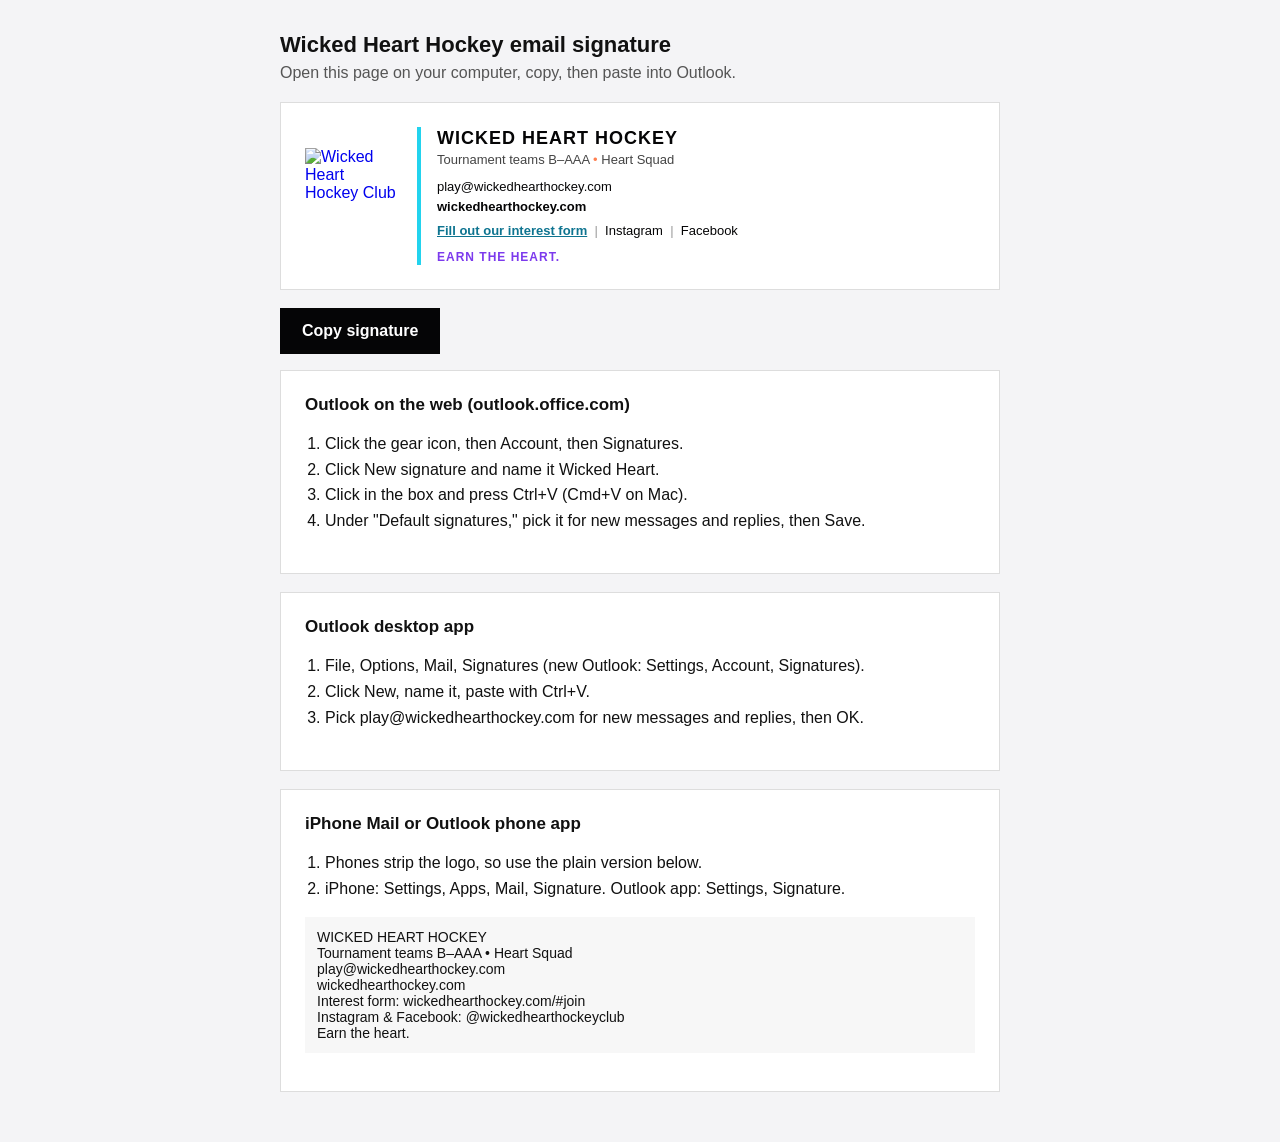
==== signature.html @ 0fa28ffa "Email signature copy page" ====
<!doctype html><html lang="en"><head><meta charset="utf-8"><meta name="viewport" content="width=device-width,initial-scale=1">
<meta name="robots" content="noindex,nofollow"><title>Email signature · Wicked Heart Hockey</title>
<style>body{font-family:Arial,Helvetica,sans-serif;background:#f4f4f6;color:#111;margin:0;padding:32px 20px}.wrap{max-width:720px;margin:0 auto}h1{font-size:22px;margin:0 0 6px}p.sub{color:#555;margin:0 0 20px}
.card{background:#fff;border:1px solid #ddd;padding:24px;margin-bottom:18px}button{font:700 16px Arial;background:#050506;color:#fff;border:0;padding:14px 22px;cursor:pointer}button:hover{background:#22303a}#msg{margin-left:12px;color:#0e7490;font-weight:700}
ol{padding-left:20px;line-height:1.6}h2{font-size:17px;margin:0 0 8px}</style></head><body><div class="wrap">
<h1>Wicked Heart Hockey email signature</h1><p class="sub">Open this page on your computer, copy, then paste into Outlook.</p>
<div class="card" id="sig"><table cellpadding="0" cellspacing="0" border="0" style="border-collapse:collapse;font-family:Arial,Helvetica,sans-serif;color:#111111;">
  <tr>
    <td style="padding:0 16px 0 0;vertical-align:middle;">
      <a href="https://wickedhearthockey.com" style="text-decoration:none;"><img src="https://wickedhearthockey.com/assets/email-emblem.png" width="96" height="96" alt="Wicked Heart Hockey Club" style="display:block;border:0;width:96px;height:96px;"></a>
    </td>
    <td style="padding:0 0 0 16px;vertical-align:middle;border-left:4px solid #22d3ee;">
      <div style="font-size:18px;line-height:22px;font-weight:bold;letter-spacing:1px;text-transform:uppercase;color:#050506;">Wicked Heart Hockey</div>
      <div style="font-size:13px;line-height:18px;color:#444444;padding-top:2px;">Tournament teams B&ndash;AAA <span style="color:#ff7f50;">&bull;</span> Heart Squad</div>
      <div style="font-size:13px;line-height:20px;padding-top:8px;">
        <a href="mailto:play@wickedhearthockey.com" style="color:#050506;text-decoration:none;">play@wickedhearthockey.com</a><br>
        <a href="https://wickedhearthockey.com" style="color:#050506;text-decoration:none;font-weight:bold;">wickedhearthockey.com</a>
      </div>
      <div style="font-size:13px;line-height:20px;padding-top:4px;">
        <a href="https://wickedhearthockey.com/#join" style="color:#0e7490;text-decoration:underline;font-weight:bold;">Fill out our interest form</a>
        <span style="color:#999999;">&nbsp;|&nbsp;</span>
        <a href="https://www.instagram.com/wickedhearthockeyclub" style="color:#050506;text-decoration:none;">Instagram</a>
        <span style="color:#999999;">&nbsp;|&nbsp;</span>
        <a href="https://www.facebook.com/wickedhearthockeyclub" style="color:#050506;text-decoration:none;">Facebook</a>
      </div>
      <div style="font-size:12px;line-height:16px;padding-top:8px;color:#7c3aed;font-weight:bold;letter-spacing:1px;text-transform:uppercase;">Earn the heart.</div>
    </td>
  </tr>
</table>
</div>
<p><button id="copy">Copy signature</button><span id="msg" role="status"></span></p>
<div class="card"><h2>Outlook on the web (outlook.office.com)</h2><ol><li>Click the gear icon, then Account, then Signatures.</li><li>Click New signature and name it Wicked Heart.</li><li>Click in the box and press Ctrl+V (Cmd+V on Mac).</li><li>Under "Default signatures," pick it for new messages and replies, then Save.</li></ol></div>
<div class="card"><h2>Outlook desktop app</h2><ol><li>File, Options, Mail, Signatures (new Outlook: Settings, Account, Signatures).</li><li>Click New, name it, paste with Ctrl+V.</li><li>Pick play@wickedhearthockey.com for new messages and replies, then OK.</li></ol></div>
<div class="card"><h2>iPhone Mail or Outlook phone app</h2><ol><li>Phones strip the logo, so use the plain version below.</li><li>iPhone: Settings, Apps, Mail, Signature. Outlook app: Settings, Signature.</li></ol><pre style="white-space:pre-wrap;font:14px Arial;background:#f7f7f7;padding:12px">WICKED HEART HOCKEY
Tournament teams B–AAA • Heart Squad
play@wickedhearthockey.com
wickedhearthockey.com
Interest form: wickedhearthockey.com/#join
Instagram & Facebook: @wickedhearthockeyclub
Earn the heart.
</pre></div>
</div><script>
document.getElementById('copy').onclick=async()=>{const el=document.getElementById('sig');const m=document.getElementById('msg');
try{await navigator.clipboard.write([new ClipboardItem({'text/html':new Blob([el.innerHTML],{type:'text/html'}),'text/plain':new Blob([el.innerText],{type:'text/plain'})})]);m.textContent='Copied. Now paste it into Outlook.';}
catch(e){const r=document.createRange();r.selectNodeContents(el);const s=getSelection();s.removeAllRanges();s.addRange(r);document.execCommand('copy');m.textContent='Copied. Now paste it into Outlook.';}};
</script></body></html>
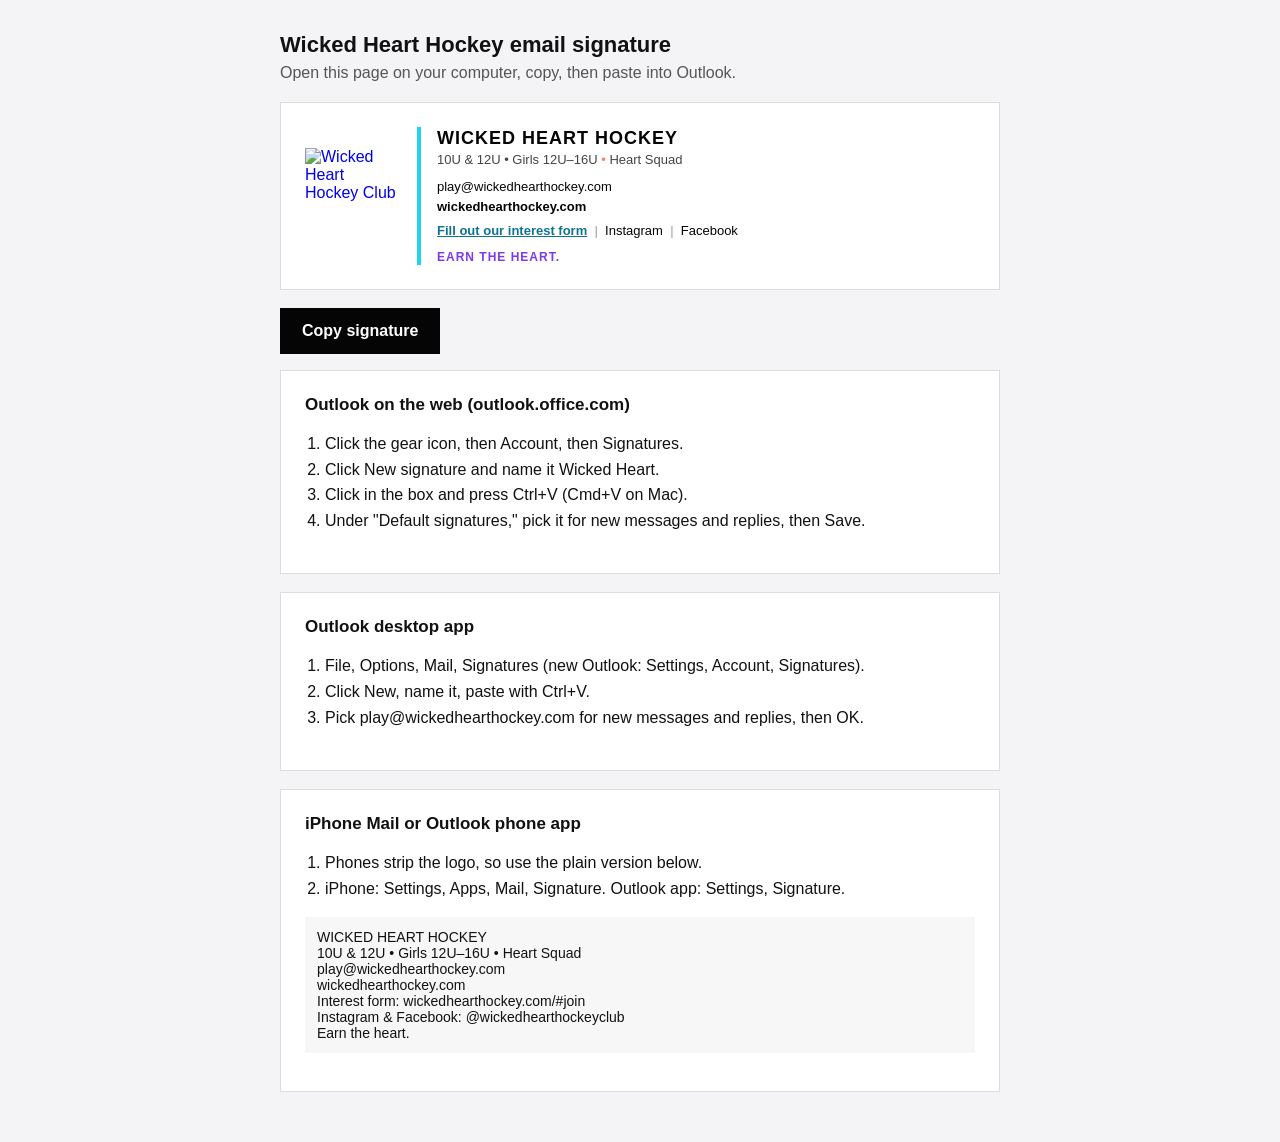
==== commit 62212bd1: "Teams: 10U and 12U, girls 12U/14U/16U; remove level listings" ====
--- a/signature.html
+++ b/signature.html
@@ -11,7 +11,7 @@
     </td>
     <td style="padding:0 0 0 16px;vertical-align:middle;border-left:4px solid #22d3ee;">
       <div style="font-size:18px;line-height:22px;font-weight:bold;letter-spacing:1px;text-transform:uppercase;color:#050506;">Wicked Heart Hockey</div>
-      <div style="font-size:13px;line-height:18px;color:#444444;padding-top:2px;">Tournament teams B&ndash;AAA <span style="color:#ff7f50;">&bull;</span> Heart Squad</div>
+      <div style="font-size:13px;line-height:18px;color:#444444;padding-top:2px;">10U &amp; 12U &bull; Girls 12U&ndash;16U <span style="color:#ff7f50;">&bull;</span> Heart Squad</div>
       <div style="font-size:13px;line-height:20px;padding-top:8px;">
         <a href="mailto:play@wickedhearthockey.com" style="color:#050506;text-decoration:none;">play@wickedhearthockey.com</a><br>
         <a href="https://wickedhearthockey.com" style="color:#050506;text-decoration:none;font-weight:bold;">wickedhearthockey.com</a>
@@ -32,7 +32,7 @@
 <div class="card"><h2>Outlook on the web (outlook.office.com)</h2><ol><li>Click the gear icon, then Account, then Signatures.</li><li>Click New signature and name it Wicked Heart.</li><li>Click in the box and press Ctrl+V (Cmd+V on Mac).</li><li>Under "Default signatures," pick it for new messages and replies, then Save.</li></ol></div>
 <div class="card"><h2>Outlook desktop app</h2><ol><li>File, Options, Mail, Signatures (new Outlook: Settings, Account, Signatures).</li><li>Click New, name it, paste with Ctrl+V.</li><li>Pick play@wickedhearthockey.com for new messages and replies, then OK.</li></ol></div>
 <div class="card"><h2>iPhone Mail or Outlook phone app</h2><ol><li>Phones strip the logo, so use the plain version below.</li><li>iPhone: Settings, Apps, Mail, Signature. Outlook app: Settings, Signature.</li></ol><pre style="white-space:pre-wrap;font:14px Arial;background:#f7f7f7;padding:12px">WICKED HEART HOCKEY
-Tournament teams B–AAA • Heart Squad
+10U & 12U • Girls 12U–16U • Heart Squad
 play@wickedhearthockey.com
 wickedhearthockey.com
 Interest form: wickedhearthockey.com/#join
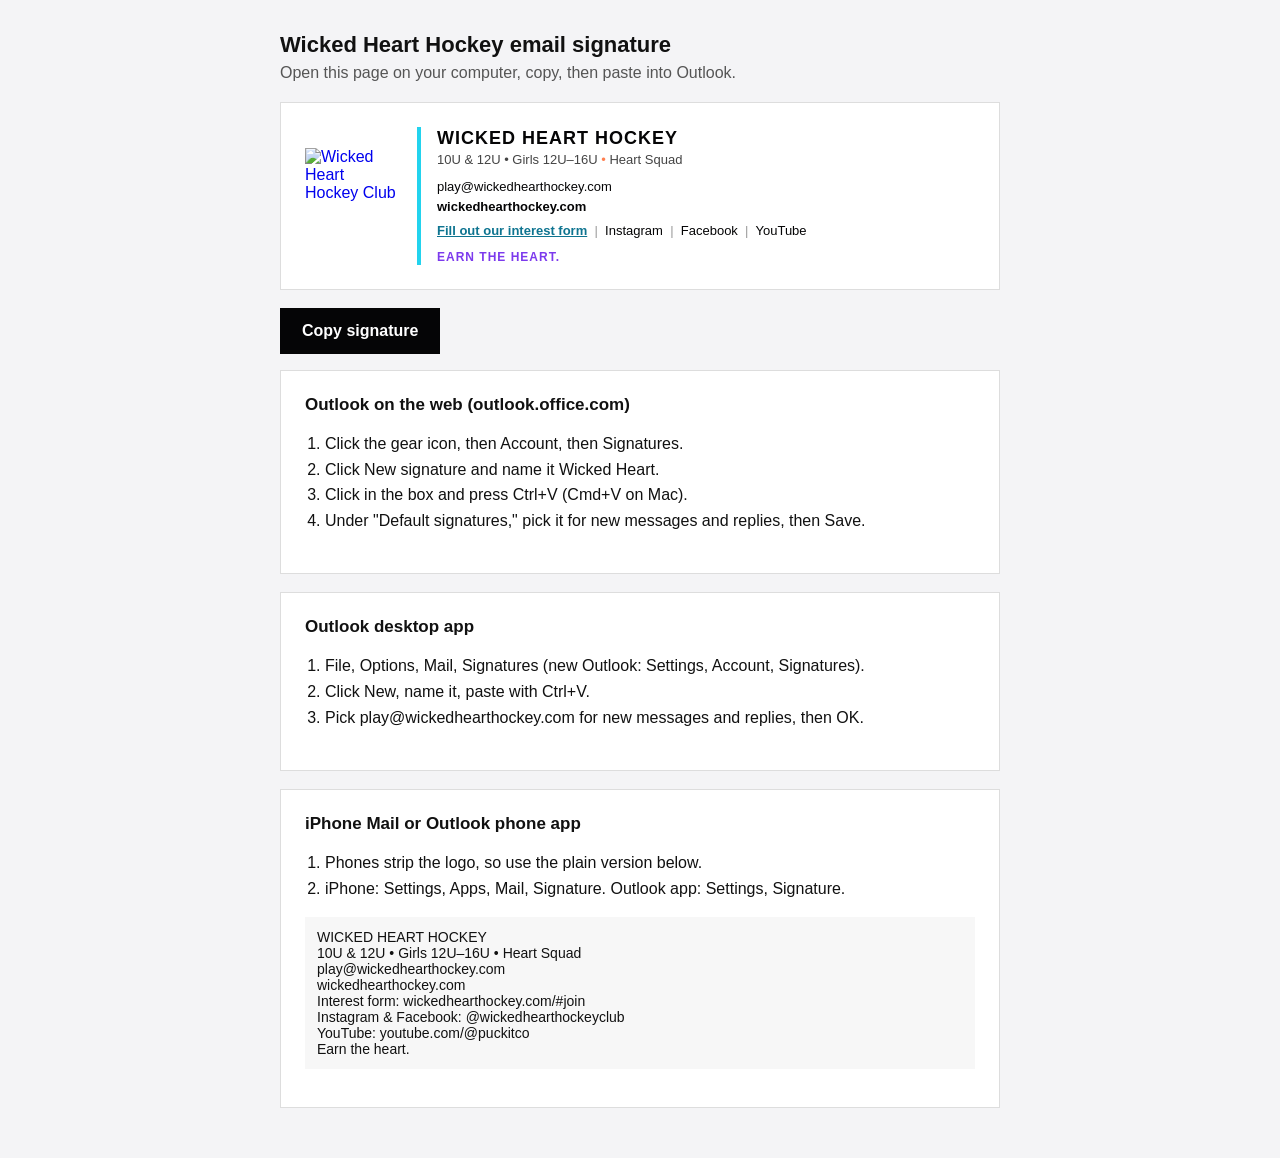
==== commit 286ee6c3: "Signature: add YouTube @puckitco Co-authored-by: Perplexity <noreply@perplexity.ai>" ====
--- a/signature.html
+++ b/signature.html
@@ -22,6 +22,8 @@
         <a href="https://www.instagram.com/wickedhearthockeyclub" style="color:#050506;text-decoration:none;">Instagram</a>
         <span style="color:#999999;">&nbsp;|&nbsp;</span>
         <a href="https://www.facebook.com/wickedhearthockeyclub" style="color:#050506;text-decoration:none;">Facebook</a>
+        <span style="color:#999999;">&nbsp;|&nbsp;</span>
+        <a href="https://www.youtube.com/@puckitco" style="color:#050506;text-decoration:none;">YouTube</a>
       </div>
       <div style="font-size:12px;line-height:16px;padding-top:8px;color:#7c3aed;font-weight:bold;letter-spacing:1px;text-transform:uppercase;">Earn the heart.</div>
     </td>
@@ -37,6 +39,7 @@
 wickedhearthockey.com
 Interest form: wickedhearthockey.com/#join
 Instagram & Facebook: @wickedhearthockeyclub
+YouTube: youtube.com/@puckitco
 Earn the heart.
 </pre></div>
 </div><script>
